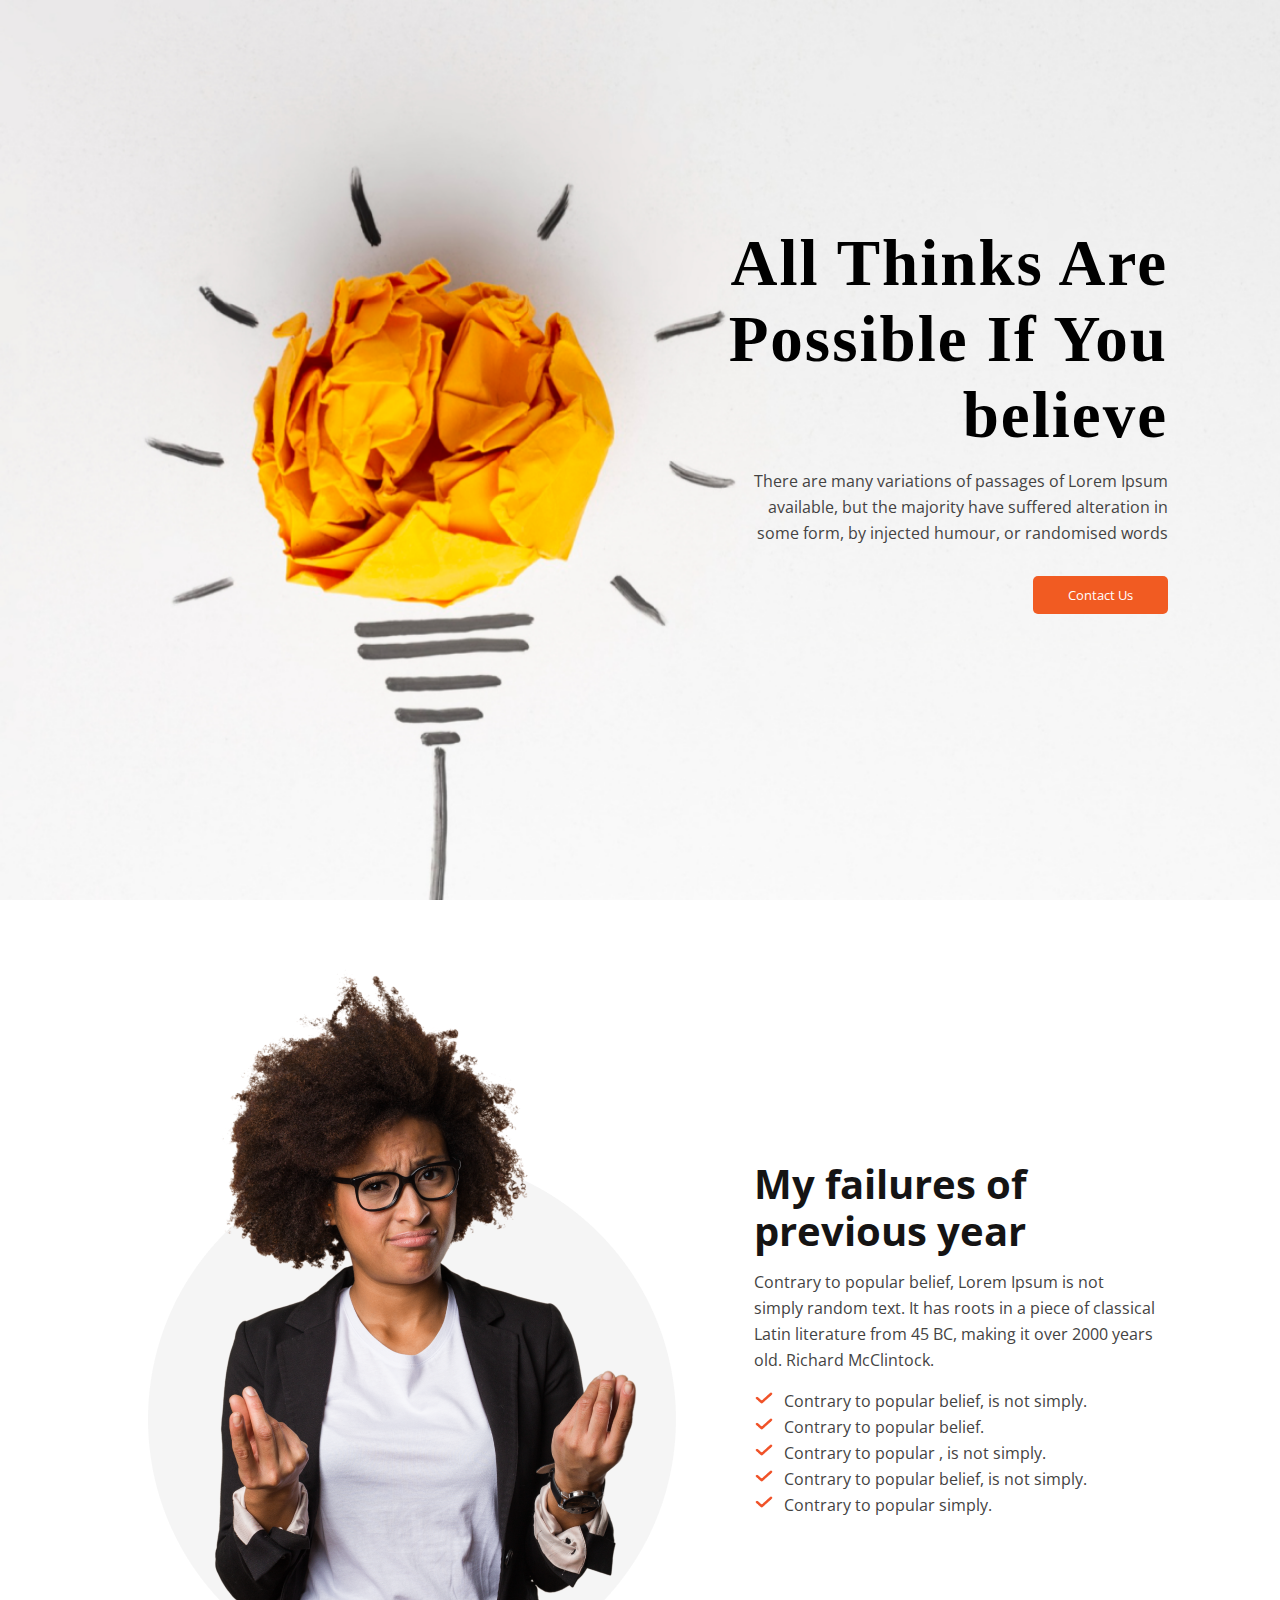
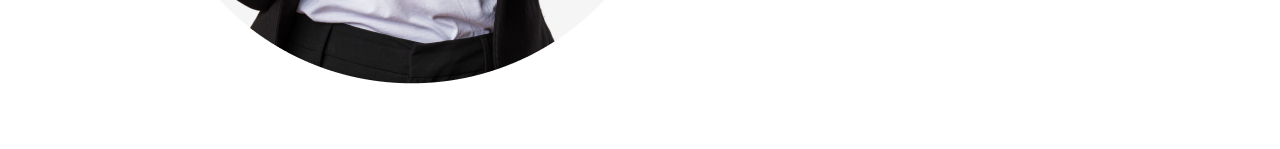
==== index.html @ e5ffc288 "about section work done" ====
<!DOCTYPE html>
<html lang="en">

<head>
    <meta charset="UTF-8">
    <meta http-equiv="X-UA-Compatible" content="IE=edge">
    <meta name="viewport" content="width=device-width, initial-scale=1.0">
    <title>New Year New Assignment</title>
    <link rel="icon" type="image/x-icon" href="/asset/images/icons/html-code-icon-4.jpg">
    <link href="https://fonts.googleapis.com/css2?family=Open+Sans:wght@400;600;700&display=swap" rel="stylesheet">
    <link rel="stylesheet" href="/asset/styles/style.css">
</head>

<body>
    <!-- Header start here -->
    <header class="banner">
        <div class="banner-container">
            <h1>All Thinks Are Possible If You believe</h1>
            <p class="description">There are many variations of passages of Lorem Ipsum available, but the majority have
                suffered alteration
                in some form, by injected humour, or randomised words</p>
            <button class="btn">Contact Us</button>
        </div>
    </header>
    <!-- Header end here -->

    <main>
        <section class="about-year">
            <div class="about-image">
                <img src="/asset/images/person.png" alt="">
            </div>
            <div class="about-content">
                <h2 class="title">My failures of <br> previous year</h2>
                <p class="description">Contrary to popular belief, Lorem Ipsum is not simply random text. It has roots
                    in a piece of classical Latin literature from 45 BC, making it over 2000 years old. Richard
                    McClintock.</p>
                <ul>
                    <li><span><img class="check-mark-icon" src="/asset//images/icons/check-symbol.png"
                                alt=""></span>Contrary to popular belief, is not simply.</li>
                    <li><span><img class="check-mark-icon" src="/asset//images/icons/check-symbol.png"
                                alt=""></span>Contrary to popular belief.</li>
                    <li><span><img class="check-mark-icon" src="/asset//images/icons/check-symbol.png"
                                alt=""></span>Contrary to popular , is not simply.</li>
                    <li><span><img class="check-mark-icon" src="/asset//images/icons/check-symbol.png"
                                alt=""></span>Contrary to popular belief, is not simply.</li>
                    <li><span><img class="check-mark-icon" src="/asset//images/icons/check-symbol.png"
                                alt=""></span>Contrary to popular simply.</li>
                </ul>
            </div>
        </section>
    </main>

</body>

</html>
---- asset/styles/style.css ----
* {
    margin: 0;
    padding: 0;
    box-sizing: border-box;
    font-family: 'Open Sans', sans-serif;
}

/* Common style here  */
.btn {
    color: #fff;
    background: #F15B22;
    border: 0px;
    border-radius: 5px;
    padding: 10px 35px;
    float: right;
}

.title {
    font-weight: 700;
    font-size: 40px;
    line-height: 47px;
    color: #151414;
}

.description {
    font-weight: 400;
    font-size: 16px;
    line-height: 26px;
    color: #444343;
    margin: 15px 0;
}

/* Header style here  */
.banner {
    height: 100vh;
    background-image: url("../images/banner/banner1.png");
    background-size: cover;
    background-repeat: no-repeat;
    padding: 180px 200px;
    align-items: center;
}

.banner-container {
    position: absolute;
    top: 25%;
    left: 65%;
    transform: translate(-25%, 0%);
}

.banner-container h1 {
    font-family: 'Work Sans';
    font-weight: 700;
    font-size: 65px;
    line-height: 76px;
    letter-spacing: 2px;
    text-align: right;

}

.banner-container p {
    color: #444343;
    font-weight: 400;
    font-size: 16px;
    line-height: 26px;
    text-align: right;
    margin: 15px 0px 30px 15px;
}

main {

    margin: 60px 125px;
}

/* About style here  */
.about-year {
    display: flex;
}

.about-content {
    padding: 200px 0px 0px 60px;
}

.check-mark-icon {
    width: 20px;
    height: 18px;
    margin-right: 10px;
}

li {
    list-style: none;
    line-height: 26px;
    font-size: 16px !important;
    color: #444343;
    font-weight: 400;
}
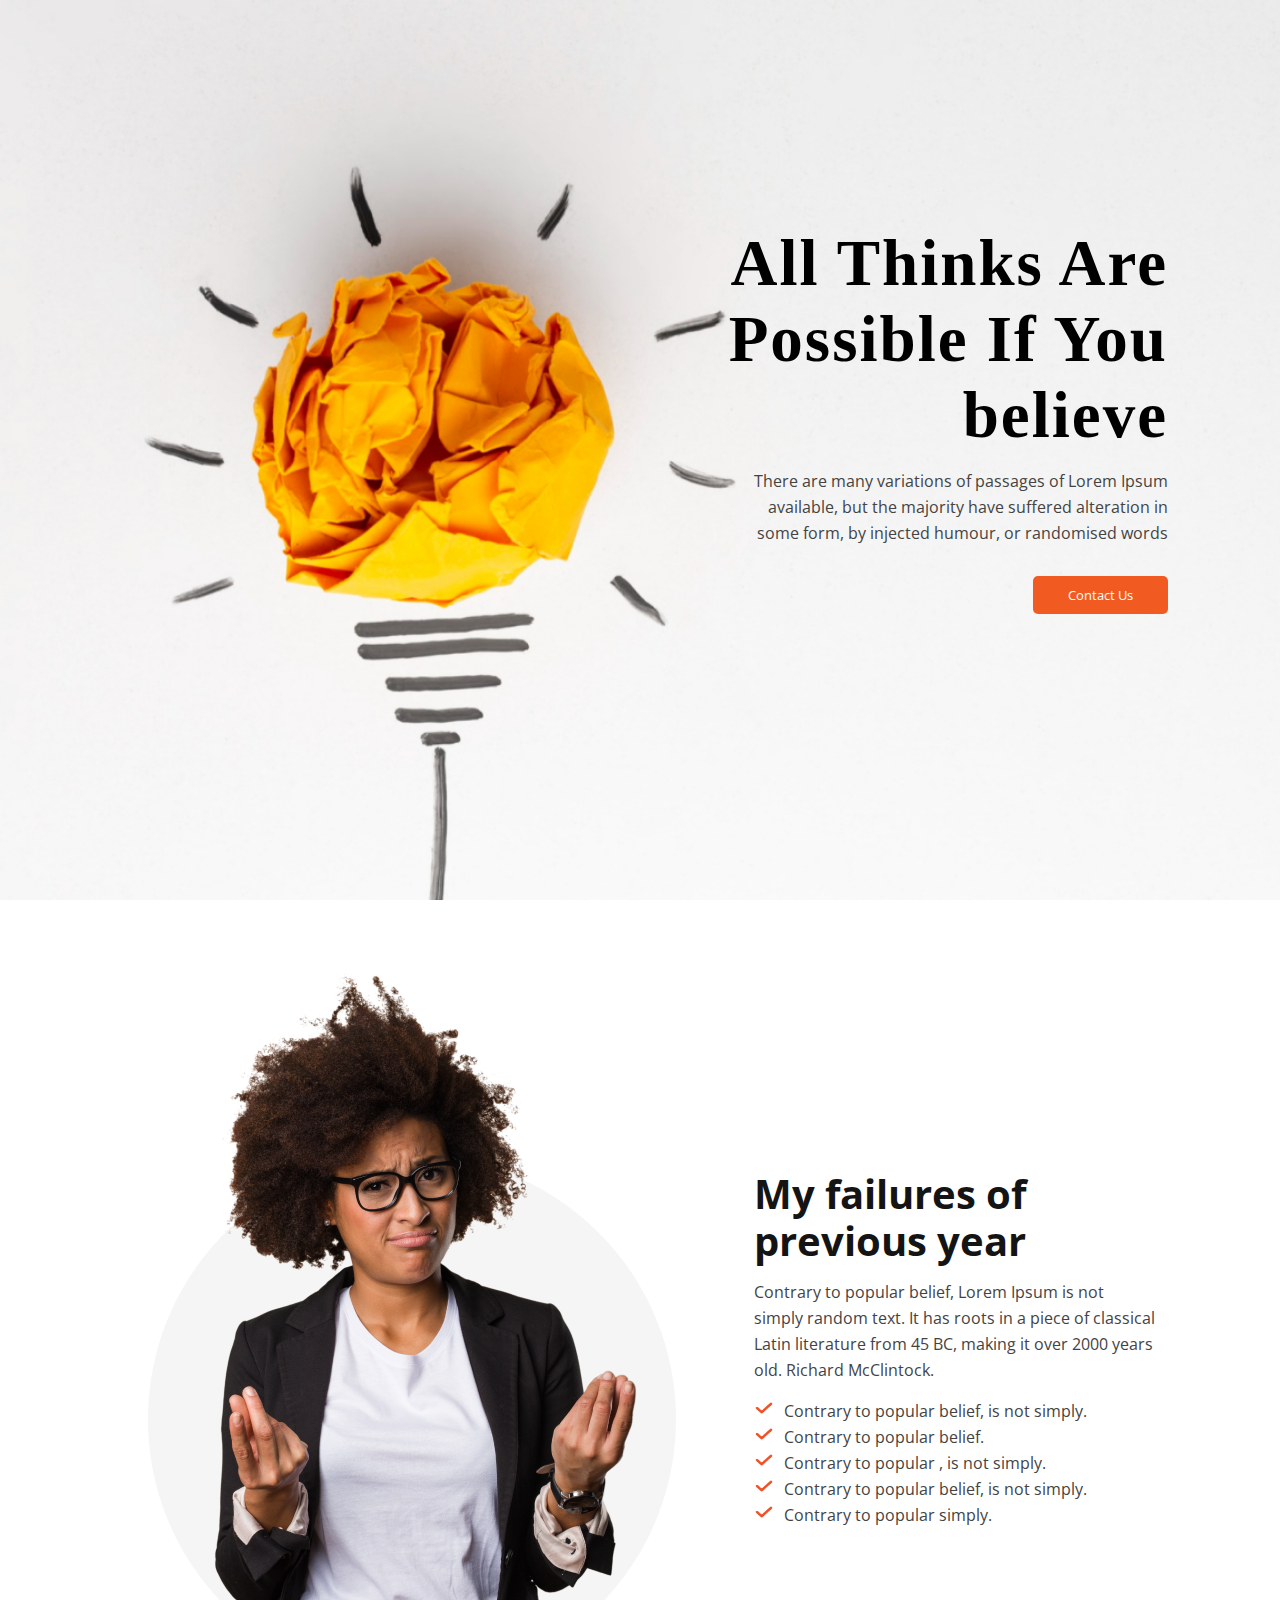
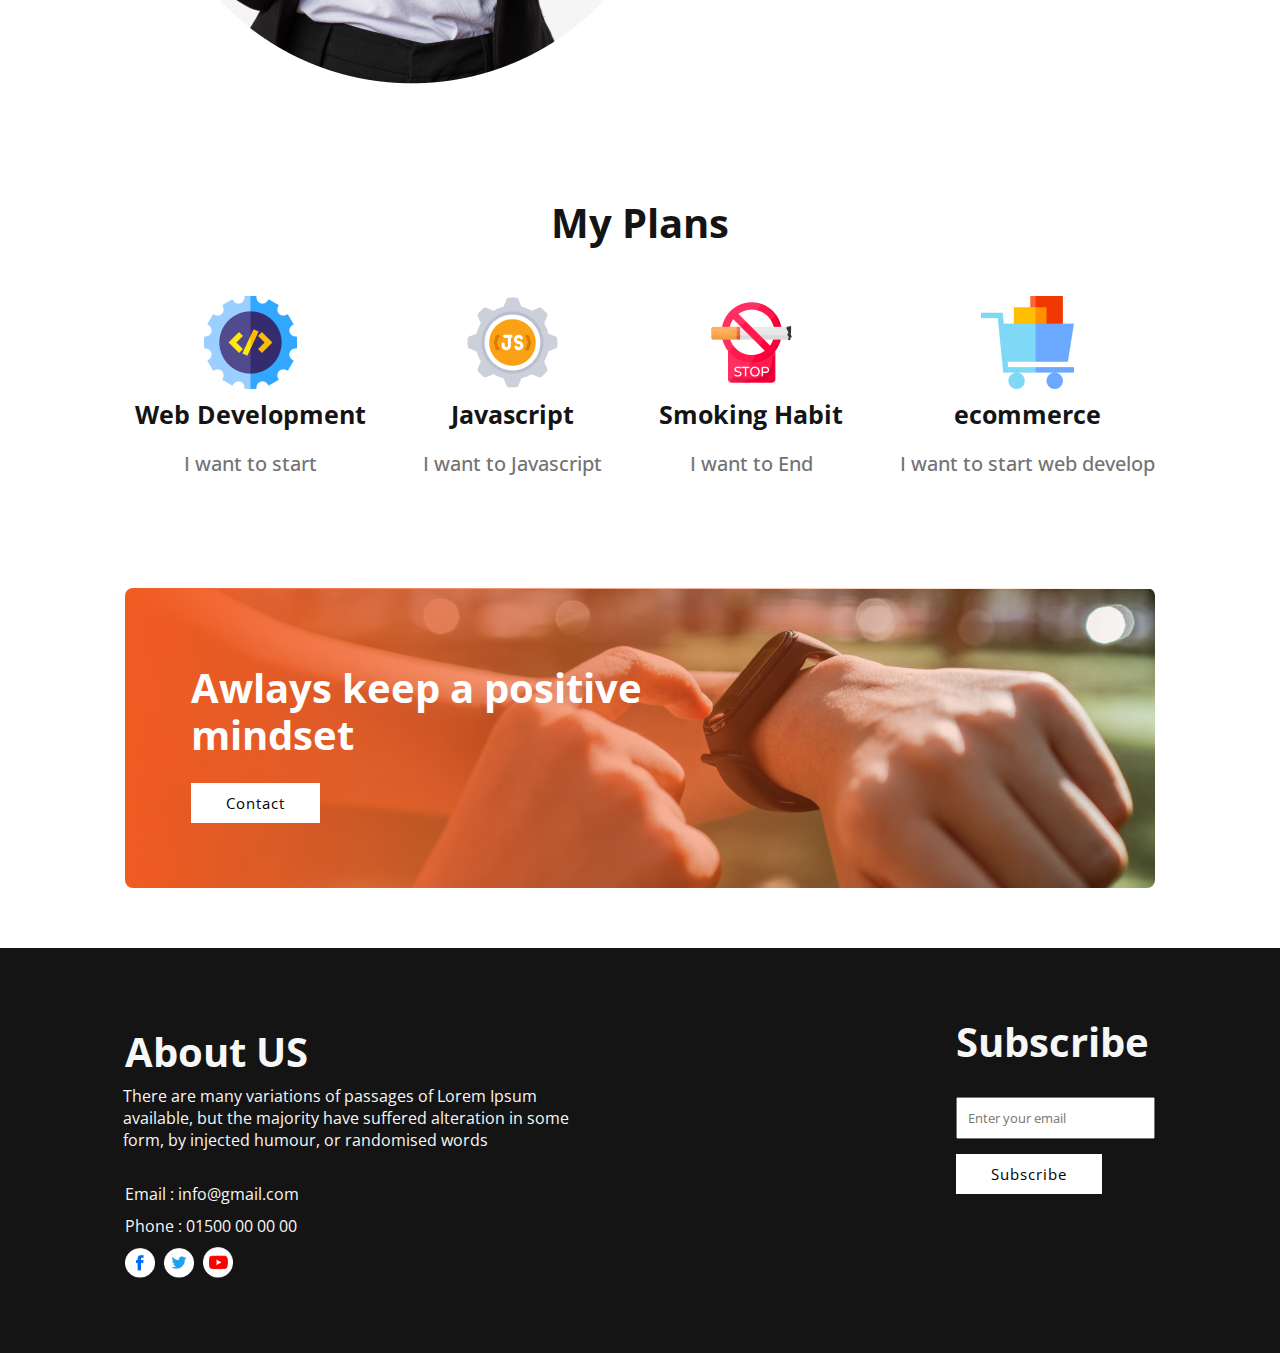
==== commit d3ab84b8: "plan, positive footer section done" ====
--- a/index.html
+++ b/index.html
@@ -48,8 +48,59 @@
                 </ul>
             </div>
         </section>
+        <section class="plan">
+            <h2 class="title">My Plans</h2>
+            <div class="course">
+                <div class="course-details">
+                    <img class="course-icon" src="/asset//images/icons/web.png" alt="">
+                    <h2 class="sub-title">Web Development</h2>
+                    <p>I want to start </p>
+                </div>
+                <div class="course-details">
+                    <img class="course-icon" src="/asset//images/icons/js.png" alt="">
+                    <h2 class="sub-title">Javascript</h2>
+                    <p>I want to Javascript</p>
+                </div>
+                <div class="course-details">
+                    <img class="course-icon" src="/asset//images/icons/smoke.png" alt="">
+                    <h2 class="sub-title">Smoking Habit</h2>
+                    <p>I want to End</p>
+                </div>
+                <div class="course-details">
+                    <img class="course-icon" src="/asset//images/icons/ecom.png" alt="">
+                    <h2 class="sub-title">ecommerce</h2>
+                    <p>I want to start web develop</p>
+                </div>
+            </div>
+        </section>
+        <section class="positive">
+            <h2 class="title">Awlays keep a positive <br> mindset </h2>
+            <button class="positive-btn">Contact</button>
+        </section>
     </main>
+    <footer>
+        <div class="footer-about">
+            <h2 class="title">About US</h2>
+            <pre>
+                There are many variations of passages of Lorem Ipsum
+                available, but the majority have suffered alteration in some 
+                form, by injected humour, or randomised words
+                </pre>
+            <p>Email : info@gmail.com</p>
+            <p>Phone : 01500 00 00 00</p>
+            <div class="footer-icon">
+                <img src="./asset/images/icons/fb.png" alt="">
+                <img src="/asset//images/icons/twitter.png" alt="">
+                <img src="/asset//images/icons/youtube.png" alt="">
+            </div>
+        </div>
+        <div class="footer-subscribe">
+            <h2 class="title">Subscribe</h2> <br>
+            <input type="text" placeholder="Enter your email"> <br>
+            <button class="positive-btn">Subscribe</button>
+        </div>
 
+    </footer>
 </body>
 
 </html>--- a/asset/styles/style.css
+++ b/asset/styles/style.css
@@ -67,7 +67,6 @@
 }
 
 main {
-
     margin: 60px 125px;
 }
 
@@ -92,4 +91,109 @@
     font-size: 16px !important;
     color: #444343;
     font-weight: 400;
+}
+
+/* Plan style here  */
+.plan {
+    padding: 100px 0px;
+}
+
+.plan .title {
+    text-align: center;
+}
+
+.course {
+    display: flex;
+    margin-top: 50px;
+    justify-content: space-between;
+}
+
+.course-details {
+    display: grid;
+}
+
+img.course-icon {
+    margin: 0 auto;
+}
+
+.sub-title {
+    font-weight: 700;
+    font-size: 25px;
+    line-height: 30px;
+    text-align: center;
+    color: #151414;
+    margin: 10px;
+}
+
+.course-details p {
+    font-weight: 500;
+    font-size: 20px;
+    line-height: 29px;
+    text-align: center;
+    color: #737272;
+}
+
+/* positive  style here  */
+.positive {
+    padding: 66px;
+    height: 300px;
+    /* background-image: url("/asset/images/watch.png"); */
+    background-image: linear-gradient(90deg, #F15B22 0%, rgba(241, 91, 34, 0) 100%),
+        url("/asset/images/watch.png");
+    background-repeat: no-repeat;
+    border-radius: 8px;
+}
+
+.positive h2 {
+    color: #fff;
+}
+
+.positive-btn {
+    padding: 10px 35px;
+    font-size: 15px;
+    margin-top: 15px;
+    border: none;
+    background: #fff;
+    letter-spacing: 1px;
+}
+
+footer {
+    background-color: #151414;
+    padding: 60px 125px;
+
+    display: flex;
+    justify-content: space-between;
+}
+
+.footer-about .title {
+    color: #f7f7f7;
+}
+
+.footer-about,
+h2,
+p {
+    color: #f7f7f7;
+    margin: 10px 0;
+}
+
+pre {
+    margin-left: -66px;
+}
+
+
+.footer-subscribe .title {
+    color: #f7f7f7;
+}
+
+input[type="text"] {
+    padding: 10px;
+}
+
+.footer-bottom {
+    background-color: #444343;
+}
+
+.footer-icon img {
+    width: 30px;
+    margin-right: 5px;
 }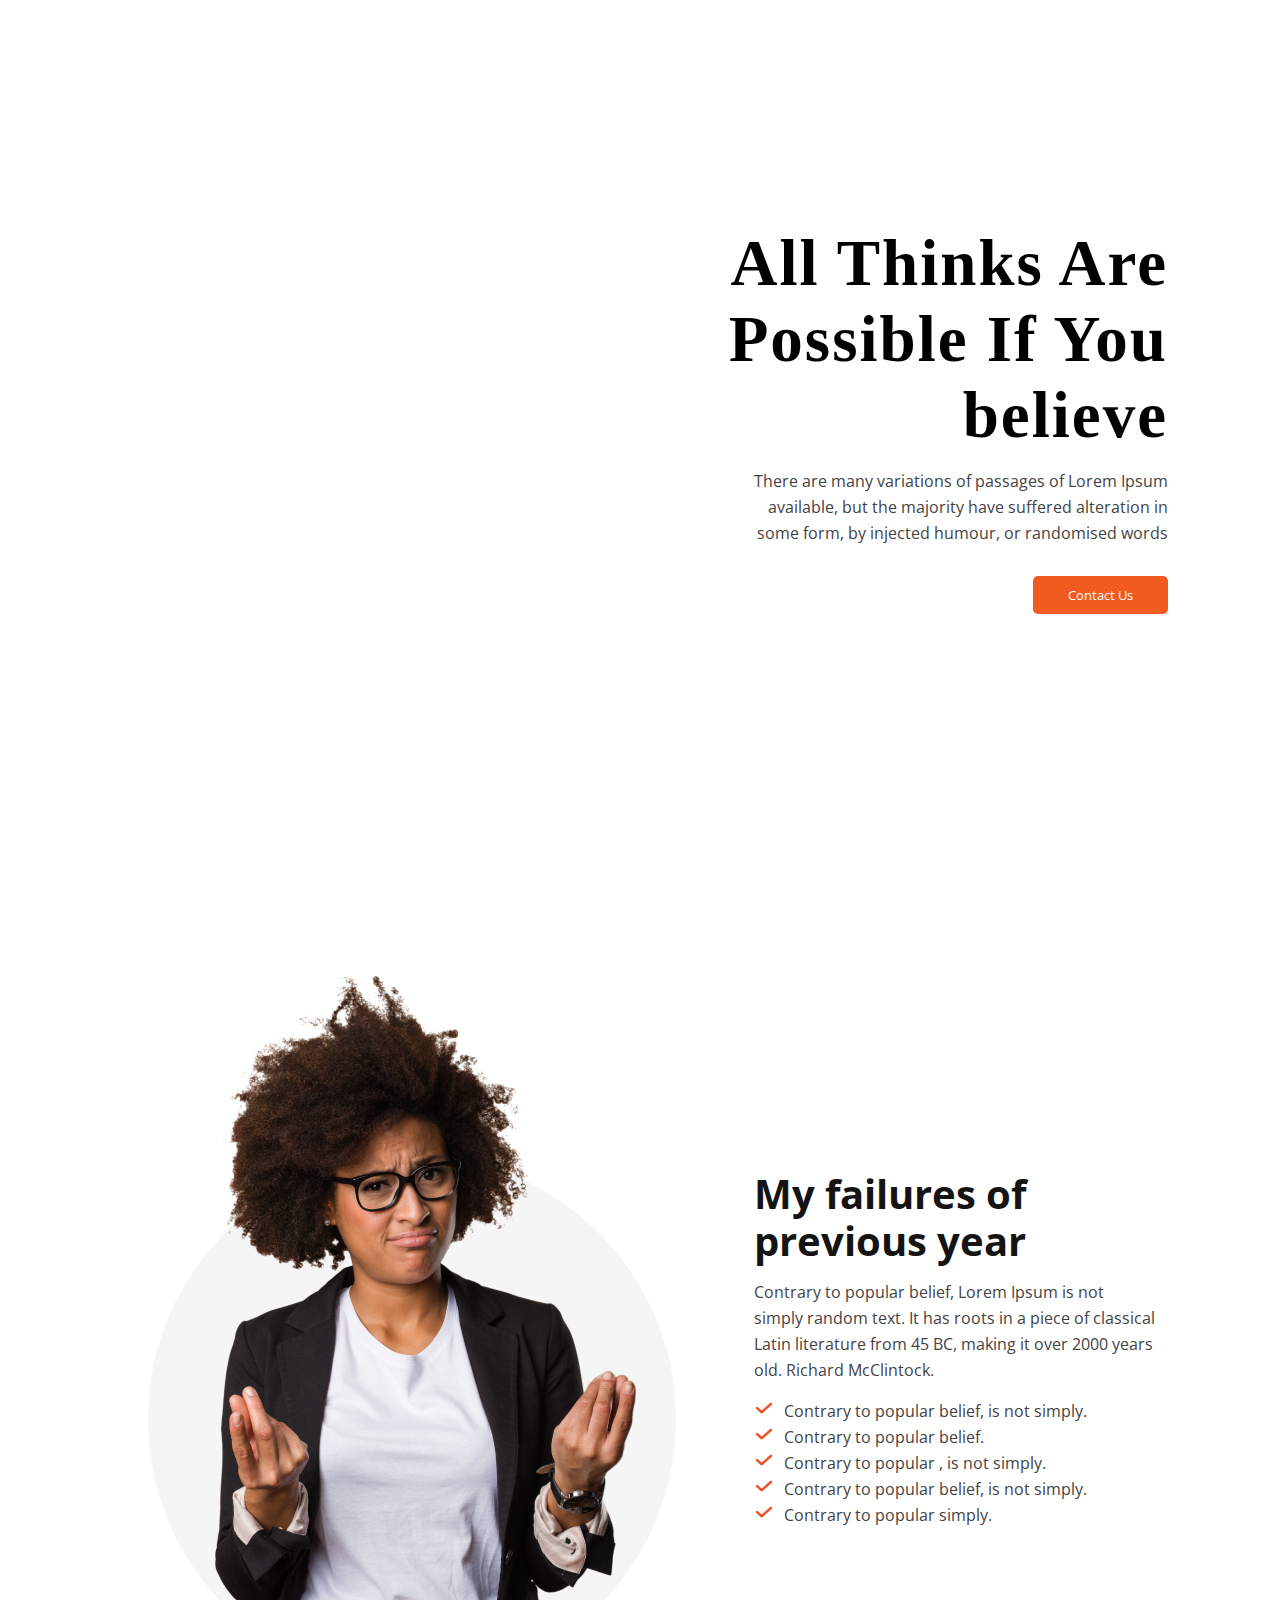
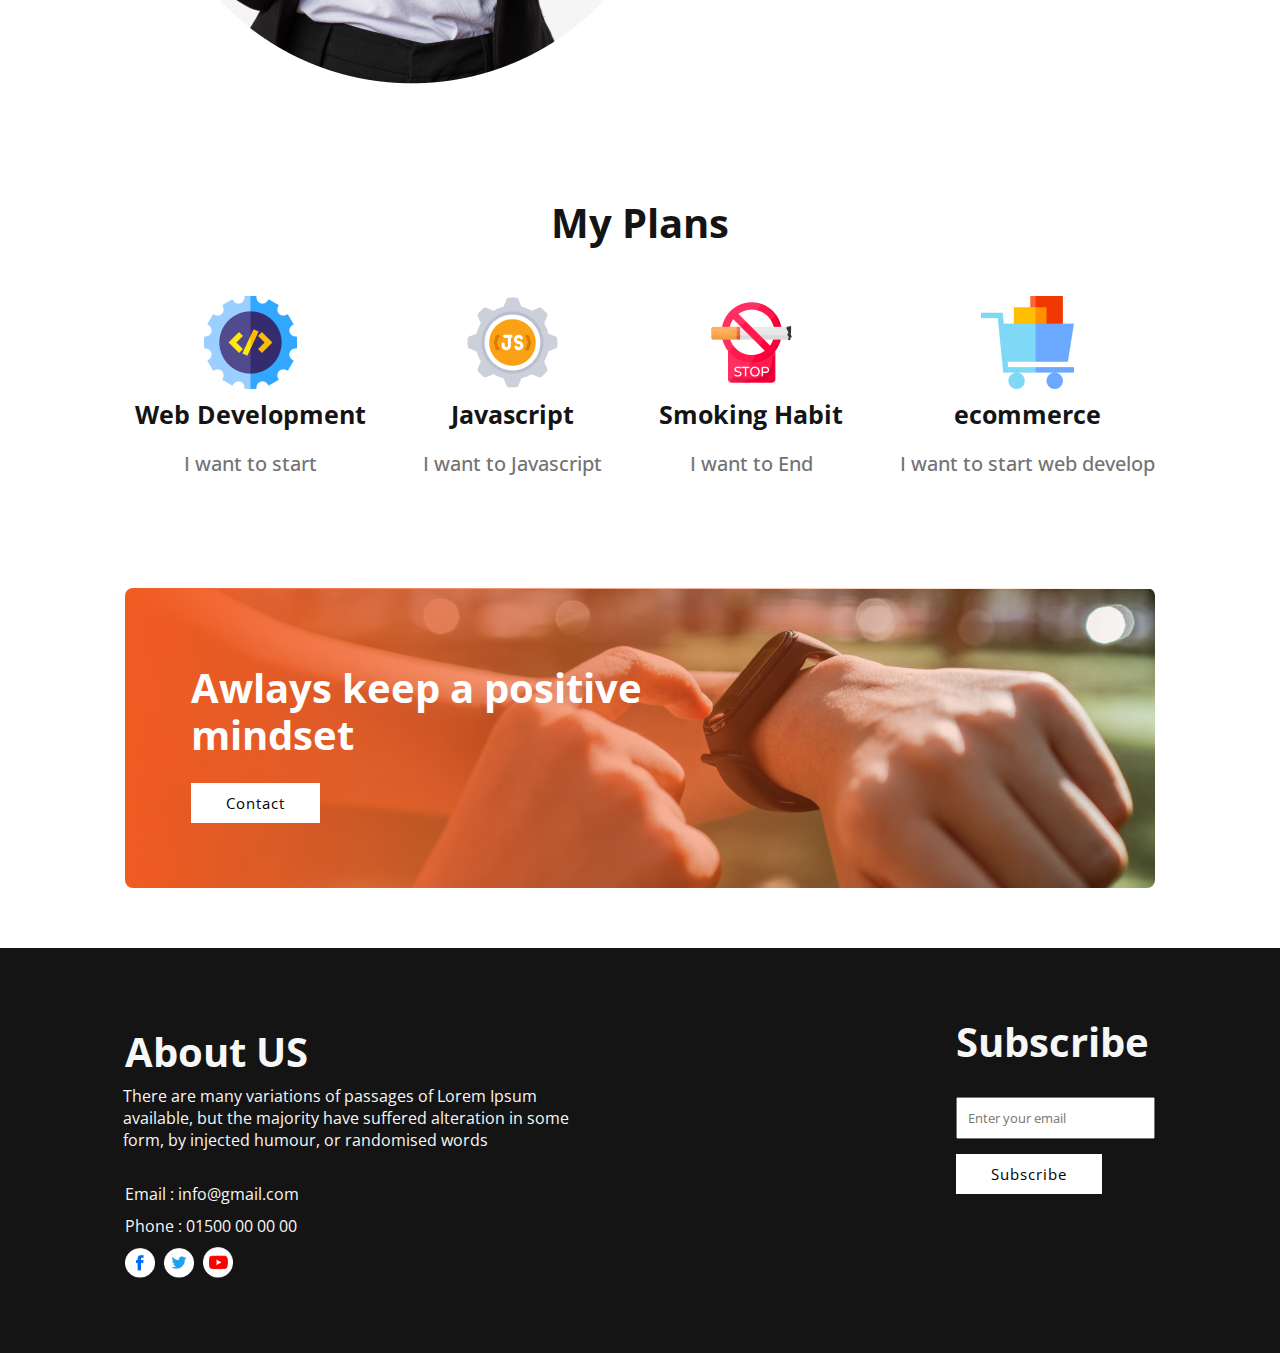
==== commit d707e353: "style update" ====
--- a/index.html
+++ b/index.html
@@ -8,7 +8,7 @@
     <title>New Year New Assignment</title>
     <link rel="icon" type="image/x-icon" href="/asset/images/icons/html-code-icon-4.jpg">
     <link href="https://fonts.googleapis.com/css2?family=Open+Sans:wght@400;600;700&display=swap" rel="stylesheet">
-    <link rel="stylesheet" href="/asset/styles/style.css">
+    <link rel="stylesheet" href="style.css">
 </head>
 
 <body>
--- a/style.css
+++ b/style.css
@@ -0,0 +1,199 @@
+* {
+    margin: 0;
+    padding: 0;
+    box-sizing: border-box;
+    font-family: 'Open Sans', sans-serif;
+}
+
+/* Common style here  */
+.btn {
+    color: #fff;
+    background: #F15B22;
+    border: 0px;
+    border-radius: 5px;
+    padding: 10px 35px;
+    float: right;
+}
+
+.title {
+    font-weight: 700;
+    font-size: 40px;
+    line-height: 47px;
+    color: #151414;
+}
+
+.description {
+    font-weight: 400;
+    font-size: 16px;
+    line-height: 26px;
+    color: #444343;
+    margin: 15px 0;
+}
+
+/* Header style here  */
+.banner {
+    height: 100vh;
+    background-image: url("../images/banner/banner1.png");
+    background-size: cover;
+    background-repeat: no-repeat;
+    padding: 180px 200px;
+    align-items: center;
+}
+
+.banner-container {
+    position: absolute;
+    top: 25%;
+    left: 65%;
+    transform: translate(-25%, 0%);
+}
+
+.banner-container h1 {
+    font-family: 'Work Sans';
+    font-weight: 700;
+    font-size: 65px;
+    line-height: 76px;
+    letter-spacing: 2px;
+    text-align: right;
+
+}
+
+.banner-container p {
+    color: #444343;
+    font-weight: 400;
+    font-size: 16px;
+    line-height: 26px;
+    text-align: right;
+    margin: 15px 0px 30px 15px;
+}
+
+main {
+    margin: 60px 125px;
+}
+
+/* About style here  */
+.about-year {
+    display: flex;
+}
+
+.about-content {
+    padding: 200px 0px 0px 60px;
+}
+
+.check-mark-icon {
+    width: 20px;
+    height: 18px;
+    margin-right: 10px;
+}
+
+li {
+    list-style: none;
+    line-height: 26px;
+    font-size: 16px !important;
+    color: #444343;
+    font-weight: 400;
+}
+
+/* Plan style here  */
+.plan {
+    padding: 100px 0px;
+}
+
+.plan .title {
+    text-align: center;
+}
+
+.course {
+    display: flex;
+    margin-top: 50px;
+    justify-content: space-between;
+}
+
+.course-details {
+    display: grid;
+}
+
+img.course-icon {
+    margin: 0 auto;
+}
+
+.sub-title {
+    font-weight: 700;
+    font-size: 25px;
+    line-height: 30px;
+    text-align: center;
+    color: #151414;
+    margin: 10px;
+}
+
+.course-details p {
+    font-weight: 500;
+    font-size: 20px;
+    line-height: 29px;
+    text-align: center;
+    color: #737272;
+}
+
+/* positive  style here  */
+.positive {
+    padding: 66px;
+    height: 300px;
+    /* background-image: url("/asset/images/watch.png"); */
+    background-image: linear-gradient(90deg, #F15B22 0%, rgba(241, 91, 34, 0) 100%),
+        url("/asset/images/watch.png");
+    background-repeat: no-repeat;
+    border-radius: 8px;
+}
+
+.positive h2 {
+    color: #fff;
+}
+
+.positive-btn {
+    padding: 10px 35px;
+    font-size: 15px;
+    margin-top: 15px;
+    border: none;
+    background: #fff;
+    letter-spacing: 1px;
+}
+
+footer {
+    background-color: #151414;
+    padding: 60px 125px;
+
+    display: flex;
+    justify-content: space-between;
+}
+
+.footer-about .title {
+    color: #f7f7f7;
+}
+
+.footer-about,
+h2,
+p {
+    color: #f7f7f7;
+    margin: 10px 0;
+}
+
+pre {
+    margin-left: -66px;
+}
+
+
+.footer-subscribe .title {
+    color: #f7f7f7;
+}
+
+input[type="text"] {
+    padding: 10px;
+}
+
+.footer-bottom {
+    background-color: #444343;
+}
+
+.footer-icon img {
+    width: 30px;
+    margin-right: 5px;
+}